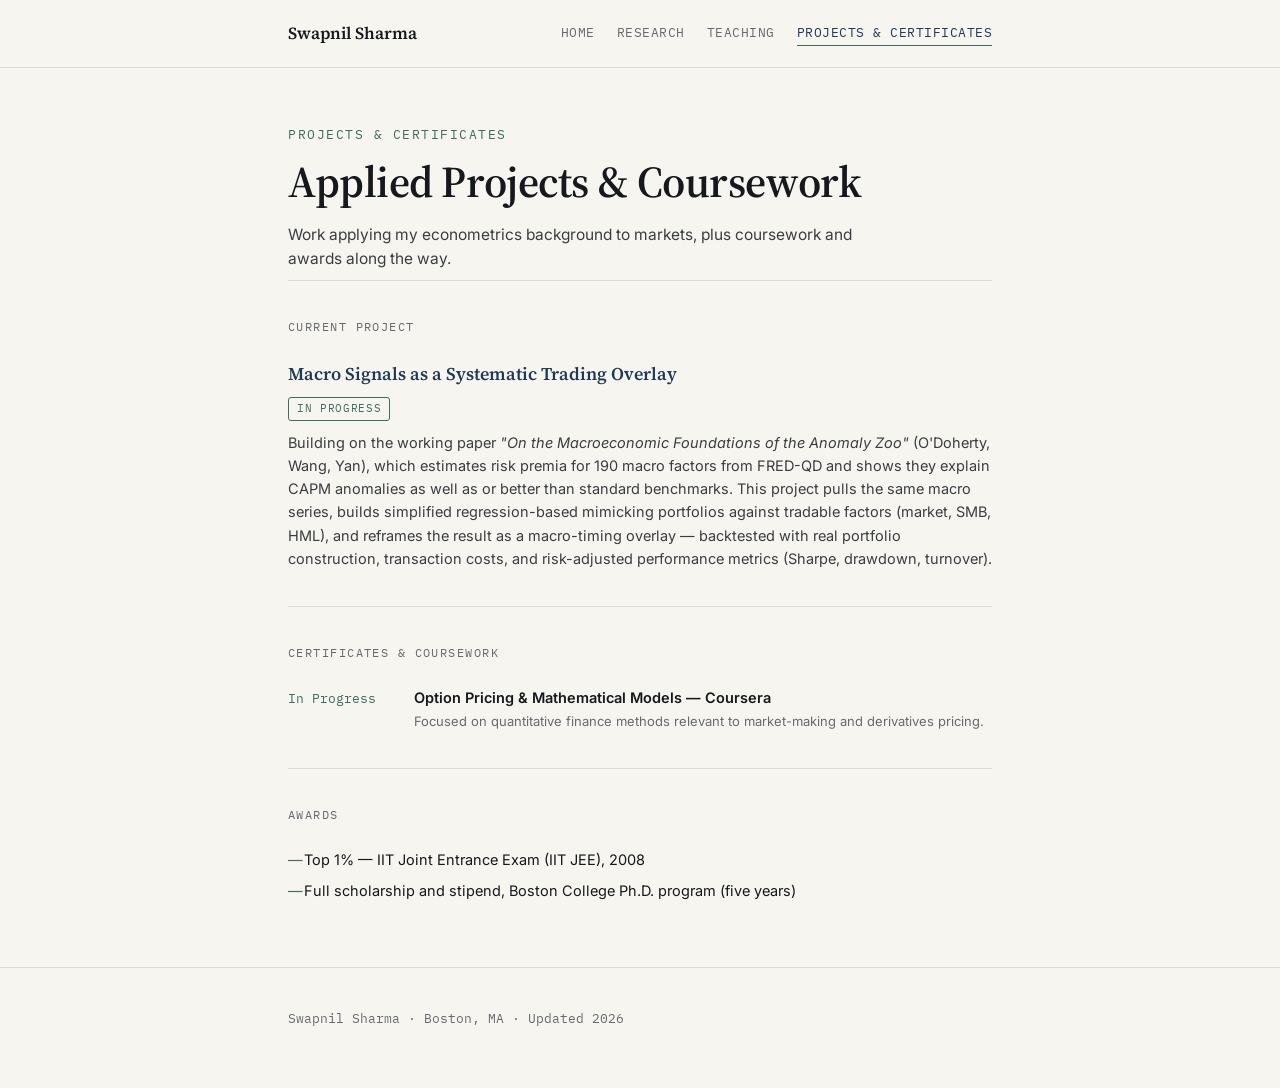
==== projects.html @ 3f07e7c5 "Add files via upload Add multi-page nav" ====
<!DOCTYPE html>
<html lang="en">
<head>
<meta charset="UTF-8">
<meta name="viewport" content="width=device-width, initial-scale=1.0">
<title>Projects &amp; Certificates — Swapnil Sharma</title>
<link rel="preconnect" href="https://fonts.googleapis.com">
<link rel="preconnect" href="https://fonts.gstatic.com" crossorigin>
<link href="https://fonts.googleapis.com/css2?family=Source+Serif+4:opsz,wght@8..60,400;8..60,500;8..60,600&family=Inter:wght@400;500;600&family=IBM+Plex+Mono:wght@400;500&display=swap" rel="stylesheet">
<link rel="stylesheet" href="style.css">
<style>
  .project{margin-bottom:28px; padding-bottom:28px; border-bottom:1px solid var(--rule);}
  .project:last-child{margin-bottom:0; padding-bottom:0; border-bottom:none;}
  .project-title{font-family:var(--serif); font-weight:600; font-size:18px; color:var(--navy);}
  .project-status{
    display:inline-block; font-family:var(--mono); font-size:11px; text-transform:uppercase;
    letter-spacing:0.06em; color:var(--teal); border:1px solid var(--teal); border-radius:3px;
    padding:2px 8px; margin-top:8px;
  }
  .project-desc{margin-top:10px; font-size:14.5px; color:#3A3D42;}

  .cert-item{display:grid; grid-template-columns:110px 1fr; gap:16px; margin-bottom:16px;}
  .cert-item:last-child{margin-bottom:0;}
  .cert-date{font-family:var(--mono); font-size:12.5px; color:var(--teal); padding-top:2px;}
  .cert-name{font-weight:600; font-size:14.5px;}
  .cert-note{font-size:13px; color:var(--muted); margin-top:2px;}

  .award{font-size:14.5px; margin-bottom:8px; padding-left:16px; position:relative;}
  .award:before{content:"—"; position:absolute; left:0; color:var(--teal);}

  @media (max-width:560px){.cert-item{grid-template-columns:1fr;}}
</style>
</head>
<body>

<nav class="topnav">
  <div class="nav-inner">
    <a class="nav-name" href="index.html">Swapnil Sharma</a>
    <div class="nav-links">
      <a href="index.html">Home</a>
      <a href="research.html">Research</a>
      <a href="teaching.html">Teaching</a>
      <a href="projects.html" class="active">Projects &amp; Certificates</a>
    </div>
  </div>
</nav>

<main>
<div class="wrap">

  <header class="page-header">
    <div class="eyebrow">Projects &amp; Certificates</div>
    <h1>Applied Projects &amp; Coursework</h1>
    <p class="page-intro">Work applying my econometrics background to markets, plus coursework and awards along the way.</p>
  </header>

  <section id="projects">
    <div class="label">Current Project</div>
    <div class="project">
      <div class="project-title">Macro Signals as a Systematic Trading Overlay</div>
      <span class="project-status">In Progress</span>
      <p class="project-desc">Building on the working paper <em>"On the Macroeconomic Foundations of the Anomaly Zoo"</em> (O'Doherty, Wang, Yan), which estimates risk premia for 190 macro factors from FRED-QD and shows they explain CAPM anomalies as well as or better than standard benchmarks. This project pulls the same macro series, builds simplified regression-based mimicking portfolios against tradable factors (market, SMB, HML), and reframes the result as a macro-timing overlay — backtested with real portfolio construction, transaction costs, and risk-adjusted performance metrics (Sharpe, drawdown, turnover).</p>
    </div>
  </section>

  <section id="certificates">
    <div class="label">Certificates &amp; Coursework</div>
    <div class="cert-item">
      <div class="cert-date">In Progress</div>
      <div>
        <div class="cert-name">Option Pricing &amp; Mathematical Models — Coursera</div>
        <div class="cert-note">Focused on quantitative finance methods relevant to market-making and derivatives pricing.</div>
      </div>
    </div>
  </section>

  <section id="awards">
    <div class="label">Awards</div>
    <div class="award">Top 1% — IIT Joint Entrance Exam (IIT JEE), 2008</div>
    <div class="award">Full scholarship and stipend, Boston College Ph.D. program (five years)</div>
  </section>

</div>
</main>

<footer>
  <div class="wrap">
    <p class="footer-text">Swapnil Sharma · Boston, MA · Updated 2026</p>
  </div>
</footer>

</body>
</html>
---- style.css ----
:root{
  --paper:#F7F5F0;
  --ink:#15181D;
  --navy:#1F3A56;
  --teal:#3F6B62;
  --rule:#DDD9CE;
  --muted:#666A70;
  --serif:'Source Serif 4', Georgia, serif;
  --sans:'Inter', -apple-system, sans-serif;
  --mono:'IBM Plex Mono', ui-monospace, monospace;
}
*{box-sizing:border-box; margin:0; padding:0;}
html{scroll-behavior:smooth;}
body{
  background:var(--paper);
  color:var(--ink);
  font-family:var(--sans);
  line-height:1.6;
  -webkit-font-smoothing:antialiased;
  min-height:100vh;
  display:flex;
  flex-direction:column;
}
a{color:var(--navy); text-decoration:none; border-bottom:1px solid rgba(31,58,86,0.3);}
a:hover{border-bottom-color:var(--navy);}
.wrap{max-width:760px; margin:0 auto; padding:0 28px; width:100%;}

/* ---------- Nav ---------- */
nav.topnav{
  border-bottom:1px solid var(--rule);
  background:var(--paper);
  position:sticky; top:0; z-index:10;
}
.nav-inner{
  max-width:760px; margin:0 auto; padding:20px 28px;
  display:flex; justify-content:space-between; align-items:center; flex-wrap:wrap; gap:14px;
}
.nav-name{
  font-family:var(--serif); font-weight:600; font-size:17px; color:var(--ink);
  border-bottom:none;
}
.nav-name:hover{border-bottom:none;}
.nav-links{display:flex; gap:22px; font-family:var(--mono); font-size:12.5px; letter-spacing:0.04em; text-transform:uppercase;}
.nav-links a{border-bottom:none; color:var(--muted); padding-bottom:3px;}
.nav-links a:hover{color:var(--navy);}
.nav-links a.active{color:var(--navy); border-bottom:1px solid var(--teal);}

main{flex:1;}

/* ---------- Section shared ---------- */
.page-header{padding:56px 0 8px;}
.eyebrow{
  font-family:var(--mono); font-size:12.5px; letter-spacing:0.12em;
  text-transform:uppercase; color:var(--teal); margin-bottom:14px;
}
h1{
  font-family:var(--serif); font-weight:600; font-size:clamp(30px, 5vw, 44px);
  line-height:1.1; letter-spacing:-0.01em; color:var(--ink);
}
.page-intro{margin-top:16px; max-width:58ch; font-size:15.5px; color:#3A3D42;}

section{padding:36px 0; border-top:1px solid var(--rule);}
.label{
  font-family:var(--mono); font-size:12px; letter-spacing:0.12em;
  text-transform:uppercase; color:var(--muted); margin-bottom:24px;
}

footer{padding:40px 0 60px; border-top:1px solid var(--rule); margin-top:20px;}
.footer-text{font-family:var(--mono); font-size:12.5px; color:var(--muted);}

@media (max-width:560px){
  .nav-inner{padding:16px 20px;}
  .nav-links{gap:14px; font-size:11.5px;}
  .page-header{padding:40px 0 4px;}
}
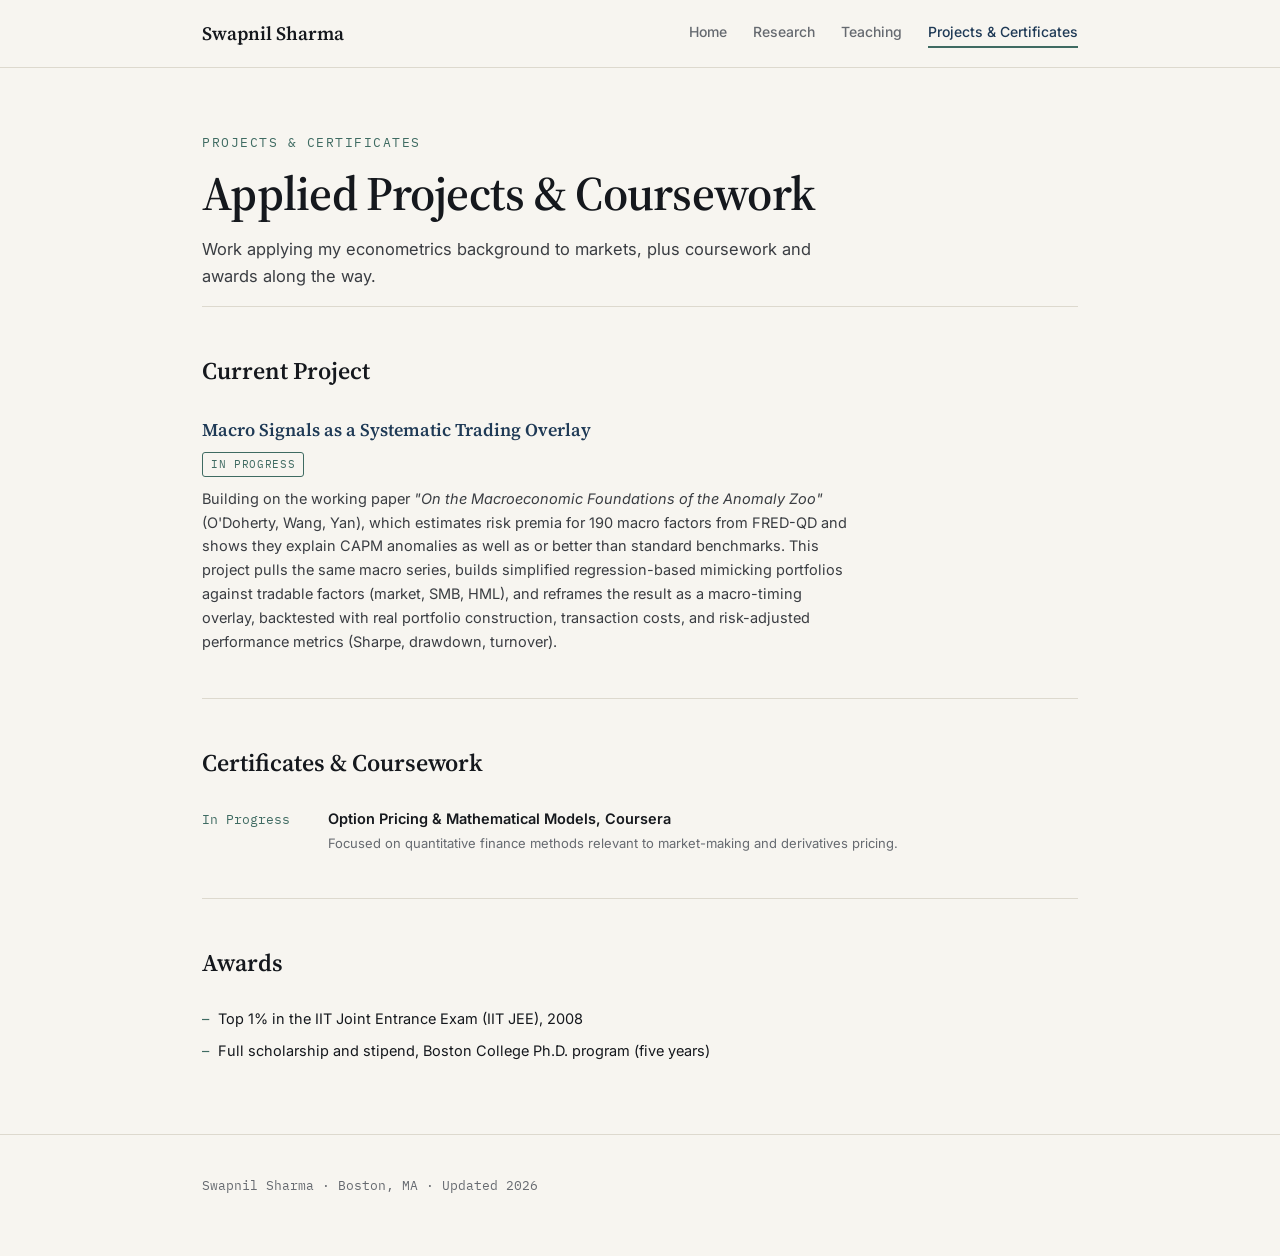
==== commit 9f164ed5: "Redesign site layout and update content - New home page: larger portrait, job-market badge, button l" ====
--- a/projects.html
+++ b/projects.html
@@ -3,7 +3,7 @@
 <head>
 <meta charset="UTF-8">
 <meta name="viewport" content="width=device-width, initial-scale=1.0">
-<title>Projects &amp; Certificates — Swapnil Sharma</title>
+<title>Projects &amp; Certificates | Swapnil Sharma</title>
 <link rel="preconnect" href="https://fonts.googleapis.com">
 <link rel="preconnect" href="https://fonts.gstatic.com" crossorigin>
 <link href="https://fonts.googleapis.com/css2?family=Source+Serif+4:opsz,wght@8..60,400;8..60,500;8..60,600&family=Inter:wght@400;500;600&family=IBM+Plex+Mono:wght@400;500&display=swap" rel="stylesheet">
@@ -26,7 +26,7 @@
   .cert-note{font-size:13px; color:var(--muted); margin-top:2px;}
 
   .award{font-size:14.5px; margin-bottom:8px; padding-left:16px; position:relative;}
-  .award:before{content:"—"; position:absolute; left:0; color:var(--teal);}
+  .award:before{content:"–"; position:absolute; left:0; color:var(--teal);}
 
   @media (max-width:560px){.cert-item{grid-template-columns:1fr;}}
 </style>
@@ -59,7 +59,7 @@
     <div class="project">
       <div class="project-title">Macro Signals as a Systematic Trading Overlay</div>
       <span class="project-status">In Progress</span>
-      <p class="project-desc">Building on the working paper <em>"On the Macroeconomic Foundations of the Anomaly Zoo"</em> (O'Doherty, Wang, Yan), which estimates risk premia for 190 macro factors from FRED-QD and shows they explain CAPM anomalies as well as or better than standard benchmarks. This project pulls the same macro series, builds simplified regression-based mimicking portfolios against tradable factors (market, SMB, HML), and reframes the result as a macro-timing overlay — backtested with real portfolio construction, transaction costs, and risk-adjusted performance metrics (Sharpe, drawdown, turnover).</p>
+      <p class="project-desc">Building on the working paper <em>"On the Macroeconomic Foundations of the Anomaly Zoo"</em> (O'Doherty, Wang, Yan), which estimates risk premia for 190 macro factors from FRED-QD and shows they explain CAPM anomalies as well as or better than standard benchmarks. This project pulls the same macro series, builds simplified regression-based mimicking portfolios against tradable factors (market, SMB, HML), and reframes the result as a macro-timing overlay, backtested with real portfolio construction, transaction costs, and risk-adjusted performance metrics (Sharpe, drawdown, turnover).</p>
     </div>
   </section>
 
@@ -68,7 +68,7 @@
     <div class="cert-item">
       <div class="cert-date">In Progress</div>
       <div>
-        <div class="cert-name">Option Pricing &amp; Mathematical Models — Coursera</div>
+        <div class="cert-name">Option Pricing &amp; Mathematical Models, Coursera</div>
         <div class="cert-note">Focused on quantitative finance methods relevant to market-making and derivatives pricing.</div>
       </div>
     </div>
@@ -76,7 +76,7 @@
 
   <section id="awards">
     <div class="label">Awards</div>
-    <div class="award">Top 1% — IIT Joint Entrance Exam (IIT JEE), 2008</div>
+    <div class="award">Top 1% in the IIT Joint Entrance Exam (IIT JEE), 2008</div>
     <div class="award">Full scholarship and stipend, Boston College Ph.D. program (five years)</div>
   </section>
 
--- a/style.css
+++ b/style.css
@@ -1,6 +1,9 @@
 :root{
   --paper:#F7F5F0;
+  --surface:#FFFFFF;
+  --tint:#EFEBE1;
   --ink:#15181D;
+  --body:#3A3D42;
   --navy:#1F3A56;
   --teal:#3F6B62;
   --rule:#DDD9CE;
@@ -8,6 +11,7 @@
   --serif:'Source Serif 4', Georgia, serif;
   --sans:'Inter', -apple-system, sans-serif;
   --mono:'IBM Plex Mono', ui-monospace, monospace;
+  --wrap:940px;
 }
 *{box-sizing:border-box; margin:0; padding:0;}
 html{scroll-behavior:smooth;}
@@ -15,7 +19,8 @@
   background:var(--paper);
   color:var(--ink);
   font-family:var(--sans);
-  line-height:1.6;
+  font-size:16px;
+  line-height:1.65;
   -webkit-font-smoothing:antialiased;
   min-height:100vh;
   display:flex;
@@ -23,53 +28,69 @@
 }
 a{color:var(--navy); text-decoration:none; border-bottom:1px solid rgba(31,58,86,0.3);}
 a:hover{border-bottom-color:var(--navy);}
-.wrap{max-width:760px; margin:0 auto; padding:0 28px; width:100%;}
+.wrap{max-width:var(--wrap); margin:0 auto; padding:0 32px; width:100%;}
 
 /* ---------- Nav ---------- */
 nav.topnav{
   border-bottom:1px solid var(--rule);
-  background:var(--paper);
+  background:rgba(247,245,240,0.92);
+  backdrop-filter:blur(6px);
   position:sticky; top:0; z-index:10;
 }
 .nav-inner{
-  max-width:760px; margin:0 auto; padding:20px 28px;
+  max-width:var(--wrap); margin:0 auto; padding:18px 32px;
   display:flex; justify-content:space-between; align-items:center; flex-wrap:wrap; gap:14px;
 }
 .nav-name{
-  font-family:var(--serif); font-weight:600; font-size:17px; color:var(--ink);
+  font-family:var(--serif); font-weight:600; font-size:19px; color:var(--ink);
   border-bottom:none;
 }
 .nav-name:hover{border-bottom:none;}
-.nav-links{display:flex; gap:22px; font-family:var(--mono); font-size:12.5px; letter-spacing:0.04em; text-transform:uppercase;}
-.nav-links a{border-bottom:none; color:var(--muted); padding-bottom:3px;}
+.nav-links{display:flex; flex-wrap:wrap; gap:26px; font-family:var(--sans); font-size:14px; font-weight:500;}
+.nav-links a{border-bottom:2px solid transparent; color:var(--muted); padding-bottom:3px;}
 .nav-links a:hover{color:var(--navy);}
-.nav-links a.active{color:var(--navy); border-bottom:1px solid var(--teal);}
+.nav-links a.active{color:var(--navy); border-bottom-color:var(--teal);}
 
 main{flex:1;}
 
+/* ---------- Buttons ---------- */
+.btn{
+  display:inline-flex; align-items:center; gap:6px;
+  font-family:var(--sans); font-size:14px; font-weight:500;
+  padding:9px 16px; border:1px solid var(--rule); border-radius:6px;
+  color:var(--navy); background:var(--surface);
+  transition:border-color .15s, background .15s, color .15s;
+}
+.btn:hover{border-color:var(--navy);}
+.btn-primary{background:var(--navy); border-color:var(--navy); color:var(--paper);}
+.btn-primary:hover{background:#16293D; color:var(--paper);}
+
 /* ---------- Section shared ---------- */
-.page-header{padding:56px 0 8px;}
+.page-header{padding:64px 0 16px;}
 .eyebrow{
   font-family:var(--mono); font-size:12.5px; letter-spacing:0.12em;
   text-transform:uppercase; color:var(--teal); margin-bottom:14px;
 }
 h1{
-  font-family:var(--serif); font-weight:600; font-size:clamp(30px, 5vw, 44px);
-  line-height:1.1; letter-spacing:-0.01em; color:var(--ink);
+  font-family:var(--serif); font-weight:600; font-size:clamp(32px, 5vw, 48px);
+  line-height:1.1; letter-spacing:-0.015em; color:var(--ink);
 }
-.page-intro{margin-top:16px; max-width:58ch; font-size:15.5px; color:#3A3D42;}
+.page-intro{margin-top:16px; max-width:62ch; font-size:16.5px; color:var(--body);}
 
-section{padding:36px 0; border-top:1px solid var(--rule);}
+section{padding:44px 0; border-top:1px solid var(--rule);}
+section p, section ul{max-width:72ch;}
 .label{
-  font-family:var(--mono); font-size:12px; letter-spacing:0.12em;
-  text-transform:uppercase; color:var(--muted); margin-bottom:24px;
+  font-family:var(--serif); font-size:24px; font-weight:600;
+  color:var(--ink); margin-bottom:24px;
 }
 
 footer{padding:40px 0 60px; border-top:1px solid var(--rule); margin-top:20px;}
 .footer-text{font-family:var(--mono); font-size:12.5px; color:var(--muted);}
 
-@media (max-width:560px){
-  .nav-inner{padding:16px 20px;}
-  .nav-links{gap:14px; font-size:11.5px;}
-  .page-header{padding:40px 0 4px;}
+@media (max-width:640px){
+  .wrap{padding:0 20px;}
+  .nav-inner{padding:14px 20px;}
+  .nav-links{gap:16px; font-size:13px;}
+  .page-header{padding:44px 0 8px;}
+  .label{font-size:21px;}
 }
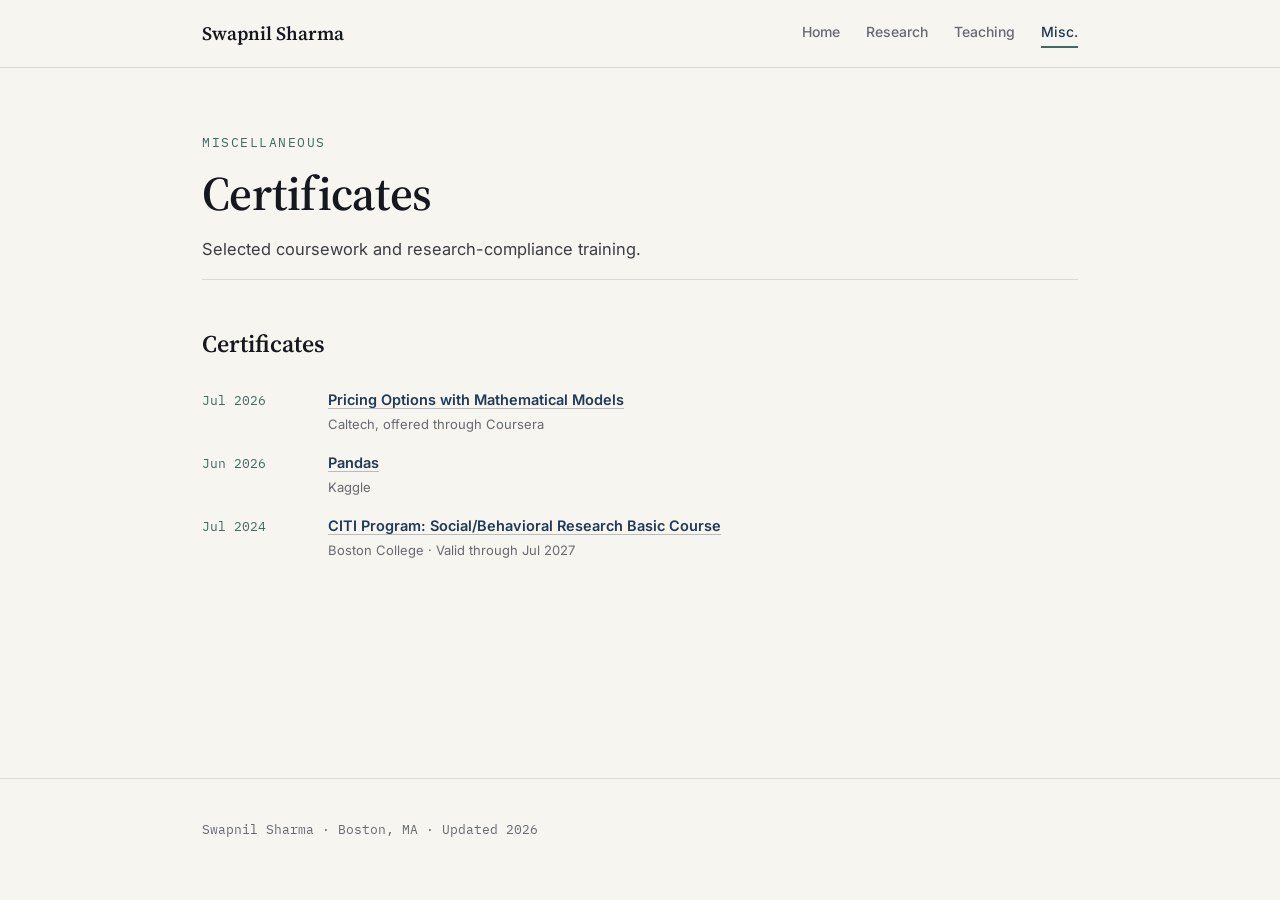
==== commit b3836092: "Update profile, research, and certificates" ====
--- a/projects.html
+++ b/projects.html
@@ -3,30 +3,18 @@
 <head>
 <meta charset="UTF-8">
 <meta name="viewport" content="width=device-width, initial-scale=1.0">
-<title>Projects &amp; Certificates | Swapnil Sharma</title>
+<title>Miscellaneous | Swapnil Sharma</title>
 <link rel="preconnect" href="https://fonts.googleapis.com">
 <link rel="preconnect" href="https://fonts.gstatic.com" crossorigin>
 <link href="https://fonts.googleapis.com/css2?family=Source+Serif+4:opsz,wght@8..60,400;8..60,500;8..60,600&family=Inter:wght@400;500;600&family=IBM+Plex+Mono:wght@400;500&display=swap" rel="stylesheet">
 <link rel="stylesheet" href="style.css">
 <style>
-  .project{margin-bottom:28px; padding-bottom:28px; border-bottom:1px solid var(--rule);}
-  .project:last-child{margin-bottom:0; padding-bottom:0; border-bottom:none;}
-  .project-title{font-family:var(--serif); font-weight:600; font-size:18px; color:var(--navy);}
-  .project-status{
-    display:inline-block; font-family:var(--mono); font-size:11px; text-transform:uppercase;
-    letter-spacing:0.06em; color:var(--teal); border:1px solid var(--teal); border-radius:3px;
-    padding:2px 8px; margin-top:8px;
-  }
-  .project-desc{margin-top:10px; font-size:14.5px; color:#3A3D42;}
-
   .cert-item{display:grid; grid-template-columns:110px 1fr; gap:16px; margin-bottom:16px;}
   .cert-item:last-child{margin-bottom:0;}
   .cert-date{font-family:var(--mono); font-size:12.5px; color:var(--teal); padding-top:2px;}
   .cert-name{font-weight:600; font-size:14.5px;}
+  .cert-name a{color:var(--navy);}
   .cert-note{font-size:13px; color:var(--muted); margin-top:2px;}
-
-  .award{font-size:14.5px; margin-bottom:8px; padding-left:16px; position:relative;}
-  .award:before{content:"–"; position:absolute; left:0; color:var(--teal);}
 
   @media (max-width:560px){.cert-item{grid-template-columns:1fr;}}
 </style>
@@ -40,7 +28,7 @@
       <a href="index.html">Home</a>
       <a href="research.html">Research</a>
       <a href="teaching.html">Teaching</a>
-      <a href="projects.html" class="active">Projects &amp; Certificates</a>
+      <a href="projects.html" class="active">Misc.</a>
     </div>
   </div>
 </nav>
@@ -49,35 +37,34 @@
 <div class="wrap">
 
   <header class="page-header">
-    <div class="eyebrow">Projects &amp; Certificates</div>
-    <h1>Applied Projects &amp; Coursework</h1>
-    <p class="page-intro">Work applying my econometrics background to markets, plus coursework and awards along the way.</p>
+    <div class="eyebrow">Miscellaneous</div>
+    <h1>Certificates</h1>
+    <p class="page-intro">Selected coursework and research-compliance training.</p>
   </header>
 
-  <section id="projects">
-    <div class="label">Current Project</div>
-    <div class="project">
-      <div class="project-title">Macro Signals as a Systematic Trading Overlay</div>
-      <span class="project-status">In Progress</span>
-      <p class="project-desc">Building on the working paper <em>"On the Macroeconomic Foundations of the Anomaly Zoo"</em> (O'Doherty, Wang, Yan), which estimates risk premia for 190 macro factors from FRED-QD and shows they explain CAPM anomalies as well as or better than standard benchmarks. This project pulls the same macro series, builds simplified regression-based mimicking portfolios against tradable factors (market, SMB, HML), and reframes the result as a macro-timing overlay, backtested with real portfolio construction, transaction costs, and risk-adjusted performance metrics (Sharpe, drawdown, turnover).</p>
-    </div>
-  </section>
-
   <section id="certificates">
-    <div class="label">Certificates &amp; Coursework</div>
+    <div class="label">Certificates</div>
     <div class="cert-item">
-      <div class="cert-date">In Progress</div>
+      <div class="cert-date">Jul 2026</div>
       <div>
-        <div class="cert-name">Option Pricing &amp; Mathematical Models, Coursera</div>
-        <div class="cert-note">Focused on quantitative finance methods relevant to market-making and derivatives pricing.</div>
+        <div class="cert-name"><a href="certificates/pricing-options-caltech-coursera.pdf" target="_blank" rel="noopener">Pricing Options with Mathematical Models</a></div>
+        <div class="cert-note">Caltech, offered through Coursera</div>
       </div>
     </div>
-  </section>
-
-  <section id="awards">
-    <div class="label">Awards</div>
-    <div class="award">Top 1% in the IIT Joint Entrance Exam (IIT JEE), 2008</div>
-    <div class="award">Full scholarship and stipend, Boston College Ph.D. program (five years)</div>
+    <div class="cert-item">
+      <div class="cert-date">Jun 2026</div>
+      <div>
+        <div class="cert-name"><a href="certificates/kaggle-pandas.png" target="_blank" rel="noopener">Pandas</a></div>
+        <div class="cert-note">Kaggle</div>
+      </div>
+    </div>
+    <div class="cert-item">
+      <div class="cert-date">Jul 2024</div>
+      <div>
+        <div class="cert-name"><a href="certificates/citi-social-behavioral-research.pdf" target="_blank" rel="noopener">CITI Program: Social/Behavioral Research Basic Course</a></div>
+        <div class="cert-note">Boston College · Valid through Jul 2027</div>
+      </div>
+    </div>
   </section>
 
 </div>
